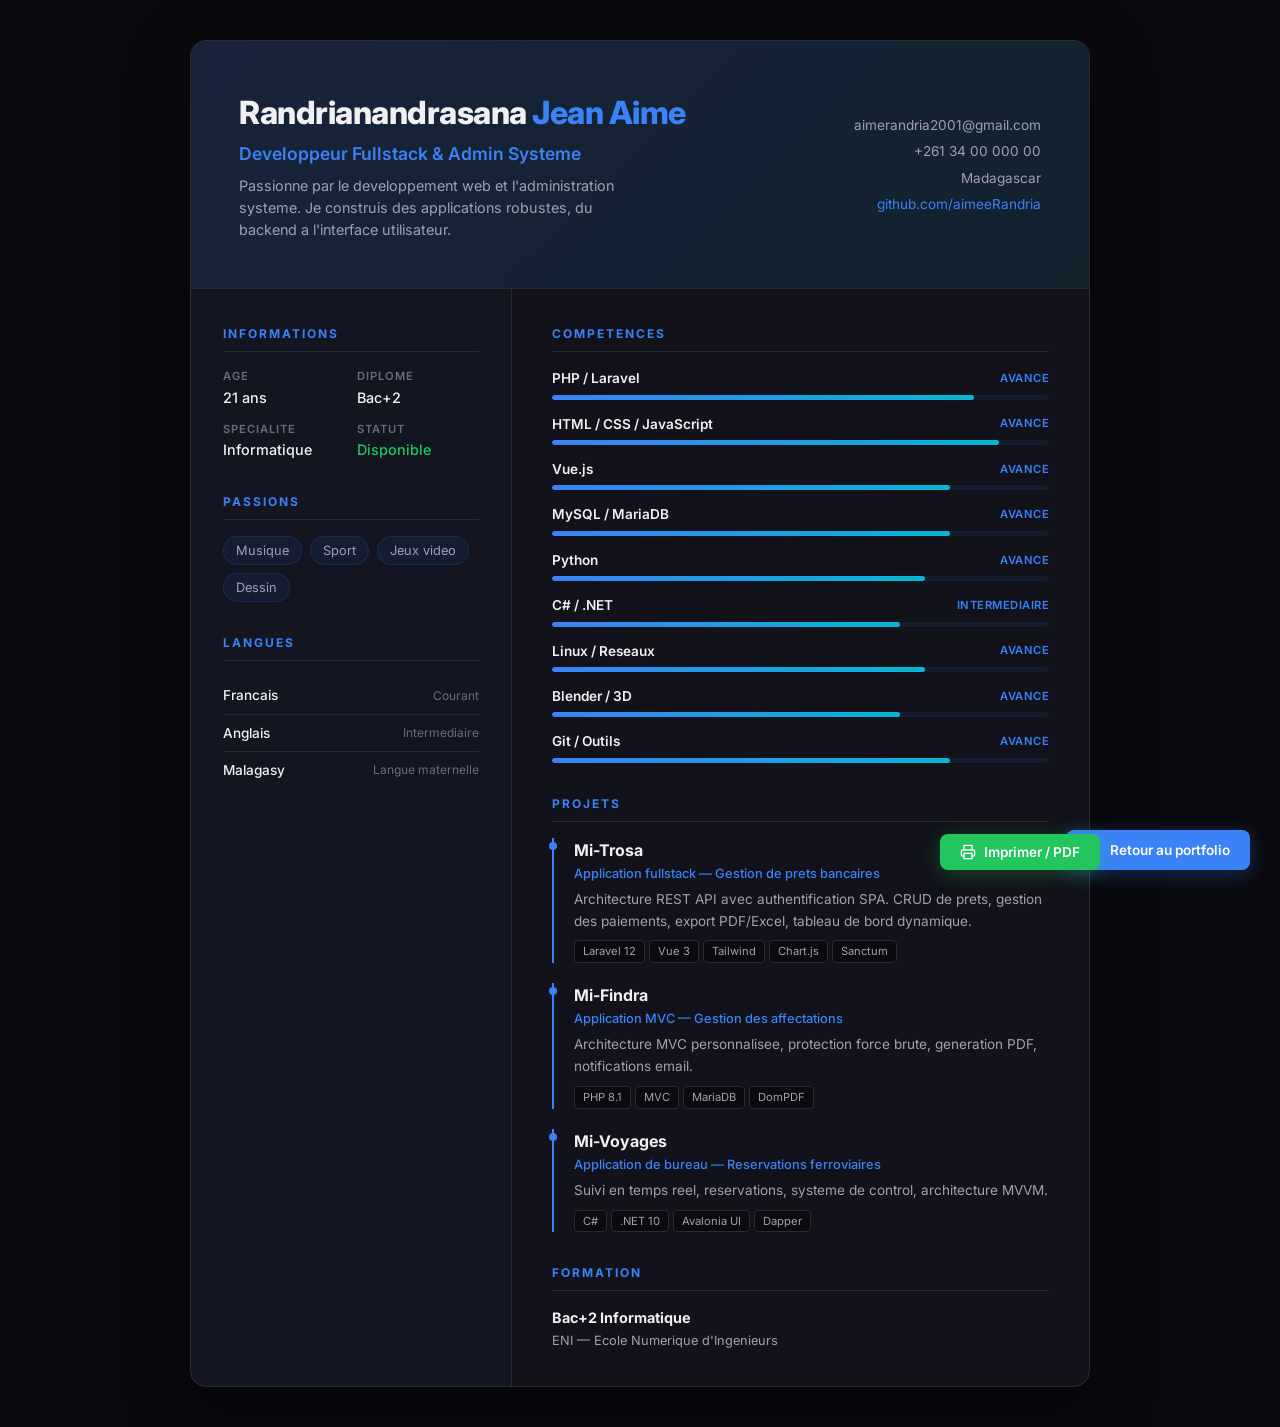
==== cv.html @ 17d8366f "Portfolio v1" ====
<!DOCTYPE html>
<html lang="fr">
<head>
    <meta charset="UTF-8">
    <meta name="viewport" content="width=device-width, initial-scale=1.0">
    <title>CV — Randrianandrasana Jean Aime</title>
    <link rel="preconnect" href="https://fonts.googleapis.com">
    <link href="https://fonts.googleapis.com/css2?family=Inter:wght@300;400;500;600;700;800;900&display=swap" rel="stylesheet">
    <style>
        *,
        *::before,
        *::after {
            margin: 0;
            padding: 0;
            box-sizing: border-box;
        }

        :root {
            --bg: #0a0a0f;
            --bg-card: #12121a;
            --border: #2a2a35;
            --text: #f0f0f5;
            --text-sec: #a0a0b0;
            --text-muted: #6b6b80;
            --accent: #3b82f6;
            --accent-light: #60a5fa;
            --cyan: #06b6d4;
            --green: #22c55e;
        }

        body {
            font-family: 'Inter', sans-serif;
            background: var(--bg);
            color: var(--text);
            line-height: 1.5;
            -webkit-font-smoothing: antialiased;
        }

        .cv-page {
            max-width: 900px;
            margin: 40px auto;
            background: var(--bg-card);
            border: 1px solid var(--border);
            border-radius: 16px;
            overflow: hidden;
            box-shadow: 0 20px 60px rgba(0, 0, 0, 0.5);
        }

        .cv-header {
            background: linear-gradient(135deg, rgba(59, 130, 246, 0.15) 0%, rgba(6, 182, 212, 0.1) 100%);
            padding: 48px;
            display: flex;
            justify-content: space-between;
            align-items: center;
            border-bottom: 1px solid var(--border);
        }

        .cv-header-left h1 {
            font-size: 2rem;
            font-weight: 800;
            letter-spacing: -0.5px;
        }

        .cv-header-left h1 .accent {
            color: var(--accent);
        }

        .cv-header-left .role {
            font-size: 1.1rem;
            color: var(--accent);
            font-weight: 600;
            margin-top: 4px;
        }

        .cv-header-left .tagline {
            font-size: 0.9rem;
            color: var(--text-sec);
            margin-top: 8px;
            max-width: 400px;
        }

        .cv-header-right {
            text-align: right;
            font-size: 0.85rem;
            color: var(--text-sec);
            display: flex;
            flex-direction: column;
            gap: 6px;
        }

        .cv-header-right a {
            color: var(--accent);
            text-decoration: none;
        }

        .cv-header-right a:hover {
            text-decoration: underline;
        }

        .cv-body {
            display: grid;
            grid-template-columns: 1fr 1.8fr;
            gap: 0;
        }

        .cv-sidebar {
            background: rgba(59, 130, 246, 0.03);
            padding: 36px 32px;
            border-right: 1px solid var(--border);
        }

        .cv-main {
            padding: 36px 40px;
        }

        .cv-section {
            margin-bottom: 32px;
        }

        .cv-section:last-child {
            margin-bottom: 0;
        }

        .cv-section-title {
            font-size: 0.75rem;
            font-weight: 700;
            text-transform: uppercase;
            letter-spacing: 2px;
            color: var(--accent);
            margin-bottom: 16px;
            padding-bottom: 8px;
            border-bottom: 1px solid var(--border);
        }

        .cv-info-grid {
            display: grid;
            grid-template-columns: 1fr 1fr;
            gap: 12px;
        }

        .cv-info-item {
            display: flex;
            flex-direction: column;
            gap: 2px;
        }

        .cv-info-label {
            font-size: 0.7rem;
            text-transform: uppercase;
            letter-spacing: 1px;
            color: var(--text-muted);
            font-weight: 600;
        }

        .cv-info-value {
            font-size: 0.9rem;
            font-weight: 500;
        }

        .cv-passions {
            display: flex;
            flex-wrap: wrap;
            gap: 8px;
            margin-top: 8px;
        }

        .cv-passion {
            padding: 4px 12px;
            background: rgba(59, 130, 246, 0.08);
            border: 1px solid rgba(59, 130, 246, 0.15);
            border-radius: 20px;
            font-size: 0.8rem;
            color: var(--text-sec);
        }

        .cv-skill-item {
            margin-bottom: 14px;
        }

        .cv-skill-item:last-child {
            margin-bottom: 0;
        }

        .cv-skill-header {
            display: flex;
            justify-content: space-between;
            align-items: center;
            margin-bottom: 6px;
        }

        .cv-skill-name {
            font-size: 0.85rem;
            font-weight: 600;
        }

        .cv-skill-level {
            font-size: 0.7rem;
            color: var(--accent);
            font-weight: 600;
            text-transform: uppercase;
            letter-spacing: 0.5px;
        }

        .cv-progress {
            width: 100%;
            height: 5px;
            background: rgba(59, 130, 246, 0.1);
            border-radius: 3px;
            overflow: hidden;
        }

        .cv-progress-fill {
            height: 100%;
            background: linear-gradient(90deg, var(--accent), var(--cyan));
            border-radius: 3px;
            transition: width 1s ease;
        }

        .cv-exp-item {
            padding-left: 20px;
            border-left: 2px solid var(--accent);
            margin-bottom: 20px;
            position: relative;
        }

        .cv-exp-item:last-child {
            margin-bottom: 0;
        }

        .cv-exp-item::before {
            content: '';
            position: absolute;
            left: -5px;
            top: 4px;
            width: 8px;
            height: 8px;
            background: var(--accent);
            border-radius: 50%;
        }

        .cv-exp-title {
            font-size: 1rem;
            font-weight: 700;
        }

        .cv-exp-subtitle {
            font-size: 0.8rem;
            color: var(--accent);
            font-weight: 500;
            margin-top: 2px;
        }

        .cv-exp-desc {
            font-size: 0.85rem;
            color: var(--text-sec);
            margin-top: 6px;
            line-height: 1.6;
        }

        .cv-exp-tags {
            display: flex;
            flex-wrap: wrap;
            gap: 4px;
            margin-top: 8px;
        }

        .cv-exp-tag {
            padding: 2px 8px;
            background: var(--bg);
            border: 1px solid var(--border);
            border-radius: 4px;
            font-size: 0.7rem;
            color: var(--text-sec);
        }

        .cv-formation-item {
            margin-bottom: 16px;
        }

        .cv-formation-item:last-child {
            margin-bottom: 0;
        }

        .cv-formation-title {
            font-size: 0.9rem;
            font-weight: 700;
        }

        .cv-formation-sub {
            font-size: 0.8rem;
            color: var(--text-sec);
            margin-top: 2px;
        }

        .cv-lang-item {
            display: flex;
            justify-content: space-between;
            align-items: center;
            padding: 8px 0;
            border-bottom: 1px solid var(--border);
        }

        .cv-lang-item:last-child {
            border-bottom: none;
        }

        .cv-lang-name {
            font-size: 0.85rem;
            font-weight: 500;
        }

        .cv-lang-level {
            font-size: 0.75rem;
            color: var(--text-muted);
        }

        .cv-back-btn {
            display: inline-flex;
            align-items: center;
            gap: 8px;
            padding: 10px 20px;
            background: var(--accent);
            color: white;
            border-radius: 8px;
            font-size: 0.85rem;
            font-weight: 600;
            text-decoration: none;
            transition: all 0.3s ease;
            position: fixed;
            bottom: 30px;
            right: 30px;
            z-index: 100;
            box-shadow: 0 4px 20px rgba(59, 130, 246, 0.3);
        }

        .cv-back-btn:hover {
            background: #2563eb;
            transform: translateY(-2px);
        }

        .cv-print-btn {
            display: inline-flex;
            align-items: center;
            gap: 8px;
            padding: 10px 20px;
            background: var(--green);
            color: white;
            border-radius: 8px;
            font-size: 0.85rem;
            font-weight: 600;
            text-decoration: none;
            transition: all 0.3s ease;
            position: fixed;
            bottom: 30px;
            right: 180px;
            z-index: 100;
            box-shadow: 0 4px 20px rgba(34, 197, 94, 0.3);
            cursor: pointer;
            border: none;
            font-family: inherit;
        }

        .cv-print-btn:hover {
            background: #16a34a;
            transform: translateY(-2px);
        }

        @media print {
            body {
                background: white;
                color: #1a1a1a;
            }

            .cv-page {
                margin: 0;
                border: none;
                border-radius: 0;
                box-shadow: none;
                max-width: 100%;
            }

            .cv-header {
                background: #f0f4ff;
            }

            .cv-sidebar {
                background: #f8f9fa;
            }

            .cv-back-btn,
            .cv-print-btn {
                display: none;
            }

            .cv-progress-fill {
                print-color-adjust: exact;
                -webkit-print-color-adjust: exact;
            }

            .cv-exp-tag,
            .cv-passion,
            .cv-exp-item::before,
            .cv-section-title {
                print-color-adjust: exact;
                -webkit-print-color-adjust: exact;
            }
        }

        @media (max-width: 768px) {
            .cv-page {
                margin: 16px;
            }

            .cv-header {
                flex-direction: column;
                gap: 20px;
                padding: 32px 24px;
            }

            .cv-header-right {
                text-align: left;
            }

            .cv-body {
                grid-template-columns: 1fr;
            }

            .cv-sidebar {
                border-right: none;
                border-bottom: 1px solid var(--border);
            }

            .cv-main {
                padding: 32px 24px;
            }

            .cv-sidebar {
                padding: 24px;
            }
        }
    </style>
</head>
<body>

    <div class="cv-page">
        <div class="cv-header">
            <div class="cv-header-left">
                <h1>Randrianandrasana <span class="accent">Jean Aime</span></h1>
                <p class="role">Developpeur Fullstack &amp; Admin Systeme</p>
                <p class="tagline">
                    Passionne par le developpement web et l'administration systeme.
                    Je construis des applications robustes, du backend a l'interface utilisateur.
                </p>
            </div>
            <div class="cv-header-right">
                <span>aimerandria2001@gmail.com</span>
                <span>+261 34 00 000 00</span>
                <span>Madagascar</span>
                <a href="https://github.com/aimeeRandria" target="_blank">github.com/aimeeRandria</a>
            </div>
        </div>

        <div class="cv-body">
            <div class="cv-sidebar">
                <div class="cv-section">
                    <h2 class="cv-section-title">Informations</h2>
                    <div class="cv-info-grid">
                        <div class="cv-info-item">
                            <span class="cv-info-label">Age</span>
                            <span class="cv-info-value">21 ans</span>
                        </div>
                        <div class="cv-info-item">
                            <span class="cv-info-label">Diplome</span>
                            <span class="cv-info-value">Bac+2</span>
                        </div>
                        <div class="cv-info-item">
                            <span class="cv-info-label">Specialite</span>
                            <span class="cv-info-value">Informatique</span>
                        </div>
                        <div class="cv-info-item">
                            <span class="cv-info-label">Statut</span>
                            <span class="cv-info-value" style="color: var(--green);">Disponible</span>
                        </div>
                    </div>
                </div>

                <div class="cv-section">
                    <h2 class="cv-section-title">Passions</h2>
                    <div class="cv-passions">
                        <span class="cv-passion">Musique</span>
                        <span class="cv-passion">Sport</span>
                        <span class="cv-passion">Jeux video</span>
                        <span class="cv-passion">Dessin</span>
                    </div>
                </div>

                <div class="cv-section">
                    <h2 class="cv-section-title">Langues</h2>
                    <div class="cv-lang-item">
                        <span class="cv-lang-name">Francais</span>
                        <span class="cv-lang-level">Courant</span>
                    </div>
                    <div class="cv-lang-item">
                        <span class="cv-lang-name">Anglais</span>
                        <span class="cv-lang-level">Intermediaire</span>
                    </div>
                    <div class="cv-lang-item">
                        <span class="cv-lang-name">Malagasy</span>
                        <span class="cv-lang-level">Langue maternelle</span>
                    </div>
                </div>
            </div>

            <div class="cv-main">
                <div class="cv-section">
                    <h2 class="cv-section-title">Competences</h2>

                    <div class="cv-skill-item">
                        <div class="cv-skill-header">
                            <span class="cv-skill-name">PHP / Laravel</span>
                            <span class="cv-skill-level">Avance</span>
                        </div>
                        <div class="cv-progress"><div class="cv-progress-fill" style="width: 85%"></div></div>
                    </div>

                    <div class="cv-skill-item">
                        <div class="cv-skill-header">
                            <span class="cv-skill-name">HTML / CSS / JavaScript</span>
                            <span class="cv-skill-level">Avance</span>
                        </div>
                        <div class="cv-progress"><div class="cv-progress-fill" style="width: 90%"></div></div>
                    </div>

                    <div class="cv-skill-item">
                        <div class="cv-skill-header">
                            <span class="cv-skill-name">Vue.js</span>
                            <span class="cv-skill-level">Avance</span>
                        </div>
                        <div class="cv-progress"><div class="cv-progress-fill" style="width: 80%"></div></div>
                    </div>

                    <div class="cv-skill-item">
                        <div class="cv-skill-header">
                            <span class="cv-skill-name">MySQL / MariaDB</span>
                            <span class="cv-skill-level">Avance</span>
                        </div>
                        <div class="cv-progress"><div class="cv-progress-fill" style="width: 80%"></div></div>
                    </div>

                    <div class="cv-skill-item">
                        <div class="cv-skill-header">
                            <span class="cv-skill-name">Python</span>
                            <span class="cv-skill-level">Avance</span>
                        </div>
                        <div class="cv-progress"><div class="cv-progress-fill" style="width: 75%"></div></div>
                    </div>

                    <div class="cv-skill-item">
                        <div class="cv-skill-header">
                            <span class="cv-skill-name">C# / .NET</span>
                            <span class="cv-skill-level">Intermediaire</span>
                        </div>
                        <div class="cv-progress"><div class="cv-progress-fill" style="width: 70%"></div></div>
                    </div>

                    <div class="cv-skill-item">
                        <div class="cv-skill-header">
                            <span class="cv-skill-name">Linux / Reseaux</span>
                            <span class="cv-skill-level">Avance</span>
                        </div>
                        <div class="cv-progress"><div class="cv-progress-fill" style="width: 75%"></div></div>
                    </div>

                    <div class="cv-skill-item">
                        <div class="cv-skill-header">
                            <span class="cv-skill-name">Blender / 3D</span>
                            <span class="cv-skill-level">Avance</span>
                        </div>
                        <div class="cv-progress"><div class="cv-progress-fill" style="width: 70%"></div></div>
                    </div>

                    <div class="cv-skill-item">
                        <div class="cv-skill-header">
                            <span class="cv-skill-name">Git / Outils</span>
                            <span class="cv-skill-level">Avance</span>
                        </div>
                        <div class="cv-progress"><div class="cv-progress-fill" style="width: 80%"></div></div>
                    </div>
                </div>

                <div class="cv-section">
                    <h2 class="cv-section-title">Projets</h2>

                    <div class="cv-exp-item">
                        <h3 class="cv-exp-title">Mi-Trosa</h3>
                        <p class="cv-exp-subtitle">Application fullstack — Gestion de prets bancaires</p>
                        <p class="cv-exp-desc">
                            Architecture REST API avec authentification SPA. CRUD de prets,
                            gestion des paiements, export PDF/Excel, tableau de bord dynamique.
                        </p>
                        <div class="cv-exp-tags">
                            <span class="cv-exp-tag">Laravel 12</span>
                            <span class="cv-exp-tag">Vue 3</span>
                            <span class="cv-exp-tag">Tailwind</span>
                            <span class="cv-exp-tag">Chart.js</span>
                            <span class="cv-exp-tag">Sanctum</span>
                        </div>
                    </div>

                    <div class="cv-exp-item">
                        <h3 class="cv-exp-title">Mi-Findra</h3>
                        <p class="cv-exp-subtitle">Application MVC — Gestion des affectations</p>
                        <p class="cv-exp-desc">
                            Architecture MVC personnalisee, protection force brute,
                            generation PDF, notifications email.
                        </p>
                        <div class="cv-exp-tags">
                            <span class="cv-exp-tag">PHP 8.1</span>
                            <span class="cv-exp-tag">MVC</span>
                            <span class="cv-exp-tag">MariaDB</span>
                            <span class="cv-exp-tag">DomPDF</span>
                        </div>
                    </div>

                    <div class="cv-exp-item">
                        <h3 class="cv-exp-title">Mi-Voyages</h3>
                        <p class="cv-exp-subtitle">Application de bureau — Reservations ferroviaires</p>
                        <p class="cv-exp-desc">
                            Suivi en temps reel, reservations, systeme de control,
                            architecture MVVM.
                        </p>
                        <div class="cv-exp-tags">
                            <span class="cv-exp-tag">C#</span>
                            <span class="cv-exp-tag">.NET 10</span>
                            <span class="cv-exp-tag">Avalonia UI</span>
                            <span class="cv-exp-tag">Dapper</span>
                        </div>
                    </div>
                </div>

                <div class="cv-section">
                    <h2 class="cv-section-title">Formation</h2>
                    <div class="cv-formation-item">
                        <h3 class="cv-formation-title">Bac+2 Informatique</h3>
                        <p class="cv-formation-sub">ENI — Ecole Numerique d'Ingenieurs</p>
                    </div>
                </div>
            </div>
        </div>
    </div>

    <a href="index.html" class="cv-back-btn">
        <svg width="16" height="16" viewBox="0 0 24 24" fill="none" stroke="currentColor" stroke-width="2"><path d="M19 12H5"/><path d="M12 19l-7-7 7-7"/></svg>
        Retour au portfolio
    </a>

    <button class="cv-print-btn" onclick="window.print()">
        <svg width="16" height="16" viewBox="0 0 24 24" fill="none" stroke="currentColor" stroke-width="2"><polyline points="6 9 6 2 18 2 18 9"/><path d="M6 18H4a2 2 0 0 1-2-2v-5a2 2 0 0 1 2-2h16a2 2 0 0 1 2 2v5a2 2 0 0 1-2 2h-2"/><rect x="6" y="14" width="12" height="8"/></svg>
        Imprimer / PDF
    </button>

</body>
</html>
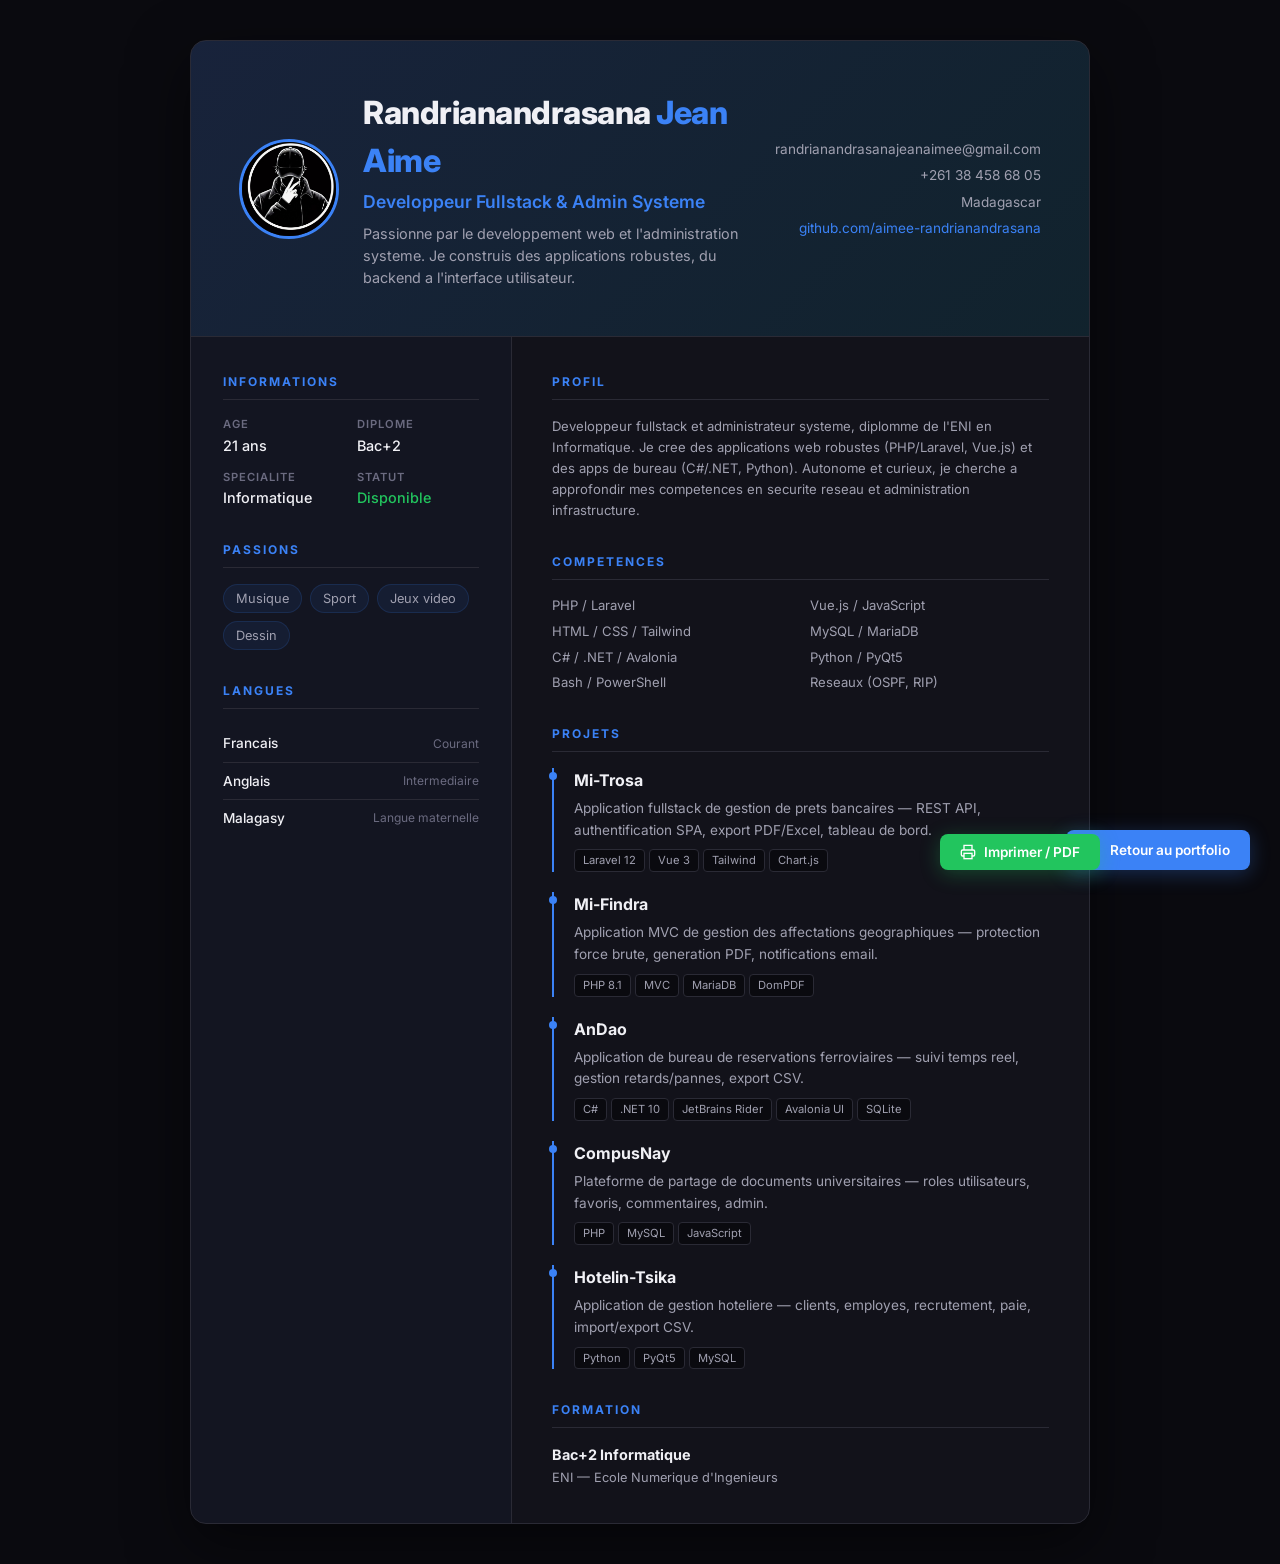
==== commit 7eca1eac: "Premier commit" ====
--- a/cv.html
+++ b/cv.html
@@ -55,6 +55,21 @@
             border-bottom: 1px solid var(--border);
         }
 
+        .cv-header-left {
+            display: flex;
+            align-items: center;
+            gap: 24px;
+        }
+
+        .cv-photo {
+            width: 100px;
+            height: 100px;
+            border-radius: 50%;
+            object-fit: cover;
+            border: 3px solid var(--accent);
+            flex-shrink: 0;
+        }
+
         .cv-header-left h1 {
             font-size: 2rem;
             font-weight: 800;
@@ -173,47 +188,19 @@
             color: var(--text-sec);
         }
 
-        .cv-skill-item {
-            margin-bottom: 14px;
-        }
-
-        .cv-skill-item:last-child {
-            margin-bottom: 0;
-        }
-
-        .cv-skill-header {
-            display: flex;
-            justify-content: space-between;
-            align-items: center;
-            margin-bottom: 6px;
-        }
-
-        .cv-skill-name {
-            font-size: 0.85rem;
-            font-weight: 600;
-        }
-
-        .cv-skill-level {
-            font-size: 0.7rem;
-            color: var(--accent);
-            font-weight: 600;
-            text-transform: uppercase;
-            letter-spacing: 0.5px;
-        }
-
-        .cv-progress {
-            width: 100%;
-            height: 5px;
-            background: rgba(59, 130, 246, 0.1);
-            border-radius: 3px;
-            overflow: hidden;
-        }
-
-        .cv-progress-fill {
-            height: 100%;
-            background: linear-gradient(90deg, var(--accent), var(--cyan));
-            border-radius: 3px;
-            transition: width 1s ease;
+        .cv-skill-tags {
+            display: flex;
+            flex-wrap: wrap;
+            gap: 6px;
+        }
+
+        .cv-skill-tag {
+            padding: 4px 12px;
+            background: rgba(59, 130, 246, 0.08);
+            border: 1px solid rgba(59, 130, 246, 0.15);
+            border-radius: 6px;
+            font-size: 0.8rem;
+            color: var(--text-sec);
         }
 
         .cv-exp-item {
@@ -392,13 +379,9 @@
                 display: none;
             }
 
-            .cv-progress-fill {
-                print-color-adjust: exact;
-                -webkit-print-color-adjust: exact;
-            }
-
             .cv-exp-tag,
             .cv-passion,
+            .cv-skill-tag,
             .cv-exp-item::before,
             .cv-section-title {
                 print-color-adjust: exact;
@@ -445,18 +428,21 @@
     <div class="cv-page">
         <div class="cv-header">
             <div class="cv-header-left">
-                <h1>Randrianandrasana <span class="accent">Jean Aime</span></h1>
-                <p class="role">Developpeur Fullstack &amp; Admin Systeme</p>
-                <p class="tagline">
-                    Passionne par le developpement web et l'administration systeme.
-                    Je construis des applications robustes, du backend a l'interface utilisateur.
-                </p>
+                <img src="images/profile.jpeg" alt="Photo de profil" class="cv-photo"/>
+                <div>
+                    <h1>Randrianandrasana <span class="accent">Jean Aime</span></h1>
+                    <p class="role">Developpeur Fullstack &amp; Admin Systeme</p>
+                    <p class="tagline">
+                        Passionne par le developpement web et l'administration systeme.
+                        Je construis des applications robustes, du backend a l'interface utilisateur.
+                    </p>
+                </div>
             </div>
             <div class="cv-header-right">
-                <span>aimerandria2001@gmail.com</span>
-                <span>+261 34 00 000 00</span>
+                <span>randrianandrasanajeanaimee@gmail.com</span>
+                <span>+261 38 458 68 05</span>
                 <span>Madagascar</span>
-                <a href="https://github.com/aimeeRandria" target="_blank">github.com/aimeeRandria</a>
+                <a href="https://github.com/aimee-randrianandrasana" target="_blank">github.com/aimee-randrianandrasana</a>
             </div>
         </div>
 
@@ -513,78 +499,25 @@
 
             <div class="cv-main">
                 <div class="cv-section">
+                    <h2 class="cv-section-title">Profil</h2>
+                    <p style="font-size: 0.82rem; color: var(--text-sec); line-height: 1.6;">
+                        Developpeur fullstack et administrateur systeme, diplomme de l'ENI en Informatique.
+                        Je cree des applications web robustes (PHP/Laravel, Vue.js) et des apps de bureau (C#/.NET, Python).
+                        Autonome et curieux, je cherche a approfondir mes competences en securite reseau et administration infrastructure.
+                    </p>
+                </div>
+
+                <div class="cv-section">
                     <h2 class="cv-section-title">Competences</h2>
-
-                    <div class="cv-skill-item">
-                        <div class="cv-skill-header">
-                            <span class="cv-skill-name">PHP / Laravel</span>
-                            <span class="cv-skill-level">Avance</span>
-                        </div>
-                        <div class="cv-progress"><div class="cv-progress-fill" style="width: 85%"></div></div>
-                    </div>
-
-                    <div class="cv-skill-item">
-                        <div class="cv-skill-header">
-                            <span class="cv-skill-name">HTML / CSS / JavaScript</span>
-                            <span class="cv-skill-level">Avance</span>
-                        </div>
-                        <div class="cv-progress"><div class="cv-progress-fill" style="width: 90%"></div></div>
-                    </div>
-
-                    <div class="cv-skill-item">
-                        <div class="cv-skill-header">
-                            <span class="cv-skill-name">Vue.js</span>
-                            <span class="cv-skill-level">Avance</span>
-                        </div>
-                        <div class="cv-progress"><div class="cv-progress-fill" style="width: 80%"></div></div>
-                    </div>
-
-                    <div class="cv-skill-item">
-                        <div class="cv-skill-header">
-                            <span class="cv-skill-name">MySQL / MariaDB</span>
-                            <span class="cv-skill-level">Avance</span>
-                        </div>
-                        <div class="cv-progress"><div class="cv-progress-fill" style="width: 80%"></div></div>
-                    </div>
-
-                    <div class="cv-skill-item">
-                        <div class="cv-skill-header">
-                            <span class="cv-skill-name">Python</span>
-                            <span class="cv-skill-level">Avance</span>
-                        </div>
-                        <div class="cv-progress"><div class="cv-progress-fill" style="width: 75%"></div></div>
-                    </div>
-
-                    <div class="cv-skill-item">
-                        <div class="cv-skill-header">
-                            <span class="cv-skill-name">C# / .NET</span>
-                            <span class="cv-skill-level">Intermediaire</span>
-                        </div>
-                        <div class="cv-progress"><div class="cv-progress-fill" style="width: 70%"></div></div>
-                    </div>
-
-                    <div class="cv-skill-item">
-                        <div class="cv-skill-header">
-                            <span class="cv-skill-name">Linux / Reseaux</span>
-                            <span class="cv-skill-level">Avance</span>
-                        </div>
-                        <div class="cv-progress"><div class="cv-progress-fill" style="width: 75%"></div></div>
-                    </div>
-
-                    <div class="cv-skill-item">
-                        <div class="cv-skill-header">
-                            <span class="cv-skill-name">Blender / 3D</span>
-                            <span class="cv-skill-level">Avance</span>
-                        </div>
-                        <div class="cv-progress"><div class="cv-progress-fill" style="width: 70%"></div></div>
-                    </div>
-
-                    <div class="cv-skill-item">
-                        <div class="cv-skill-header">
-                            <span class="cv-skill-name">Git / Outils</span>
-                            <span class="cv-skill-level">Avance</span>
-                        </div>
-                        <div class="cv-progress"><div class="cv-progress-fill" style="width: 80%"></div></div>
+                    <div style="display: grid; grid-template-columns: 1fr 1fr; gap: 6px 20px; font-size: 0.82rem;">
+                        <span style="color: var(--text-sec);">PHP / Laravel</span>
+                        <span style="color: var(--text-sec);">Vue.js / JavaScript</span>
+                        <span style="color: var(--text-sec);">HTML / CSS / Tailwind</span>
+                        <span style="color: var(--text-sec);">MySQL / MariaDB</span>
+                        <span style="color: var(--text-sec);">C# / .NET / Avalonia</span>
+                        <span style="color: var(--text-sec);">Python / PyQt5</span>
+                        <span style="color: var(--text-sec);">Bash / PowerShell</span>
+                        <span style="color: var(--text-sec);">Reseaux (OSPF, RIP)</span>
                     </div>
                 </div>
 
@@ -593,27 +526,18 @@
 
                     <div class="cv-exp-item">
                         <h3 class="cv-exp-title">Mi-Trosa</h3>
-                        <p class="cv-exp-subtitle">Application fullstack — Gestion de prets bancaires</p>
-                        <p class="cv-exp-desc">
-                            Architecture REST API avec authentification SPA. CRUD de prets,
-                            gestion des paiements, export PDF/Excel, tableau de bord dynamique.
-                        </p>
+                        <p class="cv-exp-desc">Application fullstack de gestion de prets bancaires — REST API, authentification SPA, export PDF/Excel, tableau de bord.</p>
                         <div class="cv-exp-tags">
                             <span class="cv-exp-tag">Laravel 12</span>
                             <span class="cv-exp-tag">Vue 3</span>
                             <span class="cv-exp-tag">Tailwind</span>
                             <span class="cv-exp-tag">Chart.js</span>
-                            <span class="cv-exp-tag">Sanctum</span>
                         </div>
                     </div>
 
                     <div class="cv-exp-item">
                         <h3 class="cv-exp-title">Mi-Findra</h3>
-                        <p class="cv-exp-subtitle">Application MVC — Gestion des affectations</p>
-                        <p class="cv-exp-desc">
-                            Architecture MVC personnalisee, protection force brute,
-                            generation PDF, notifications email.
-                        </p>
+                        <p class="cv-exp-desc">Application MVC de gestion des affectations geographiques — protection force brute, generation PDF, notifications email.</p>
                         <div class="cv-exp-tags">
                             <span class="cv-exp-tag">PHP 8.1</span>
                             <span class="cv-exp-tag">MVC</span>
@@ -623,17 +547,34 @@
                     </div>
 
                     <div class="cv-exp-item">
-                        <h3 class="cv-exp-title">Mi-Voyages</h3>
-                        <p class="cv-exp-subtitle">Application de bureau — Reservations ferroviaires</p>
-                        <p class="cv-exp-desc">
-                            Suivi en temps reel, reservations, systeme de control,
-                            architecture MVVM.
-                        </p>
+                        <h3 class="cv-exp-title">AnDao</h3>
+                        <p class="cv-exp-desc">Application de bureau de reservations ferroviaires — suivi temps reel, gestion retards/pannes, export CSV.</p>
                         <div class="cv-exp-tags">
                             <span class="cv-exp-tag">C#</span>
                             <span class="cv-exp-tag">.NET 10</span>
+                            <span class="cv-exp-tag">JetBrains Rider</span>
                             <span class="cv-exp-tag">Avalonia UI</span>
-                            <span class="cv-exp-tag">Dapper</span>
+                            <span class="cv-exp-tag">SQLite</span>
+                        </div>
+                    </div>
+
+                    <div class="cv-exp-item">
+                        <h3 class="cv-exp-title">CompusNay</h3>
+                        <p class="cv-exp-desc">Plateforme de partage de documents universitaires — roles utilisateurs, favoris, commentaires, admin.</p>
+                        <div class="cv-exp-tags">
+                            <span class="cv-exp-tag">PHP</span>
+                            <span class="cv-exp-tag">MySQL</span>
+                            <span class="cv-exp-tag">JavaScript</span>
+                        </div>
+                    </div>
+
+                    <div class="cv-exp-item">
+                        <h3 class="cv-exp-title">Hotelin-Tsika</h3>
+                        <p class="cv-exp-desc">Application de gestion hoteliere — clients, employes, recrutement, paie, import/export CSV.</p>
+                        <div class="cv-exp-tags">
+                            <span class="cv-exp-tag">Python</span>
+                            <span class="cv-exp-tag">PyQt5</span>
+                            <span class="cv-exp-tag">MySQL</span>
                         </div>
                     </div>
                 </div>
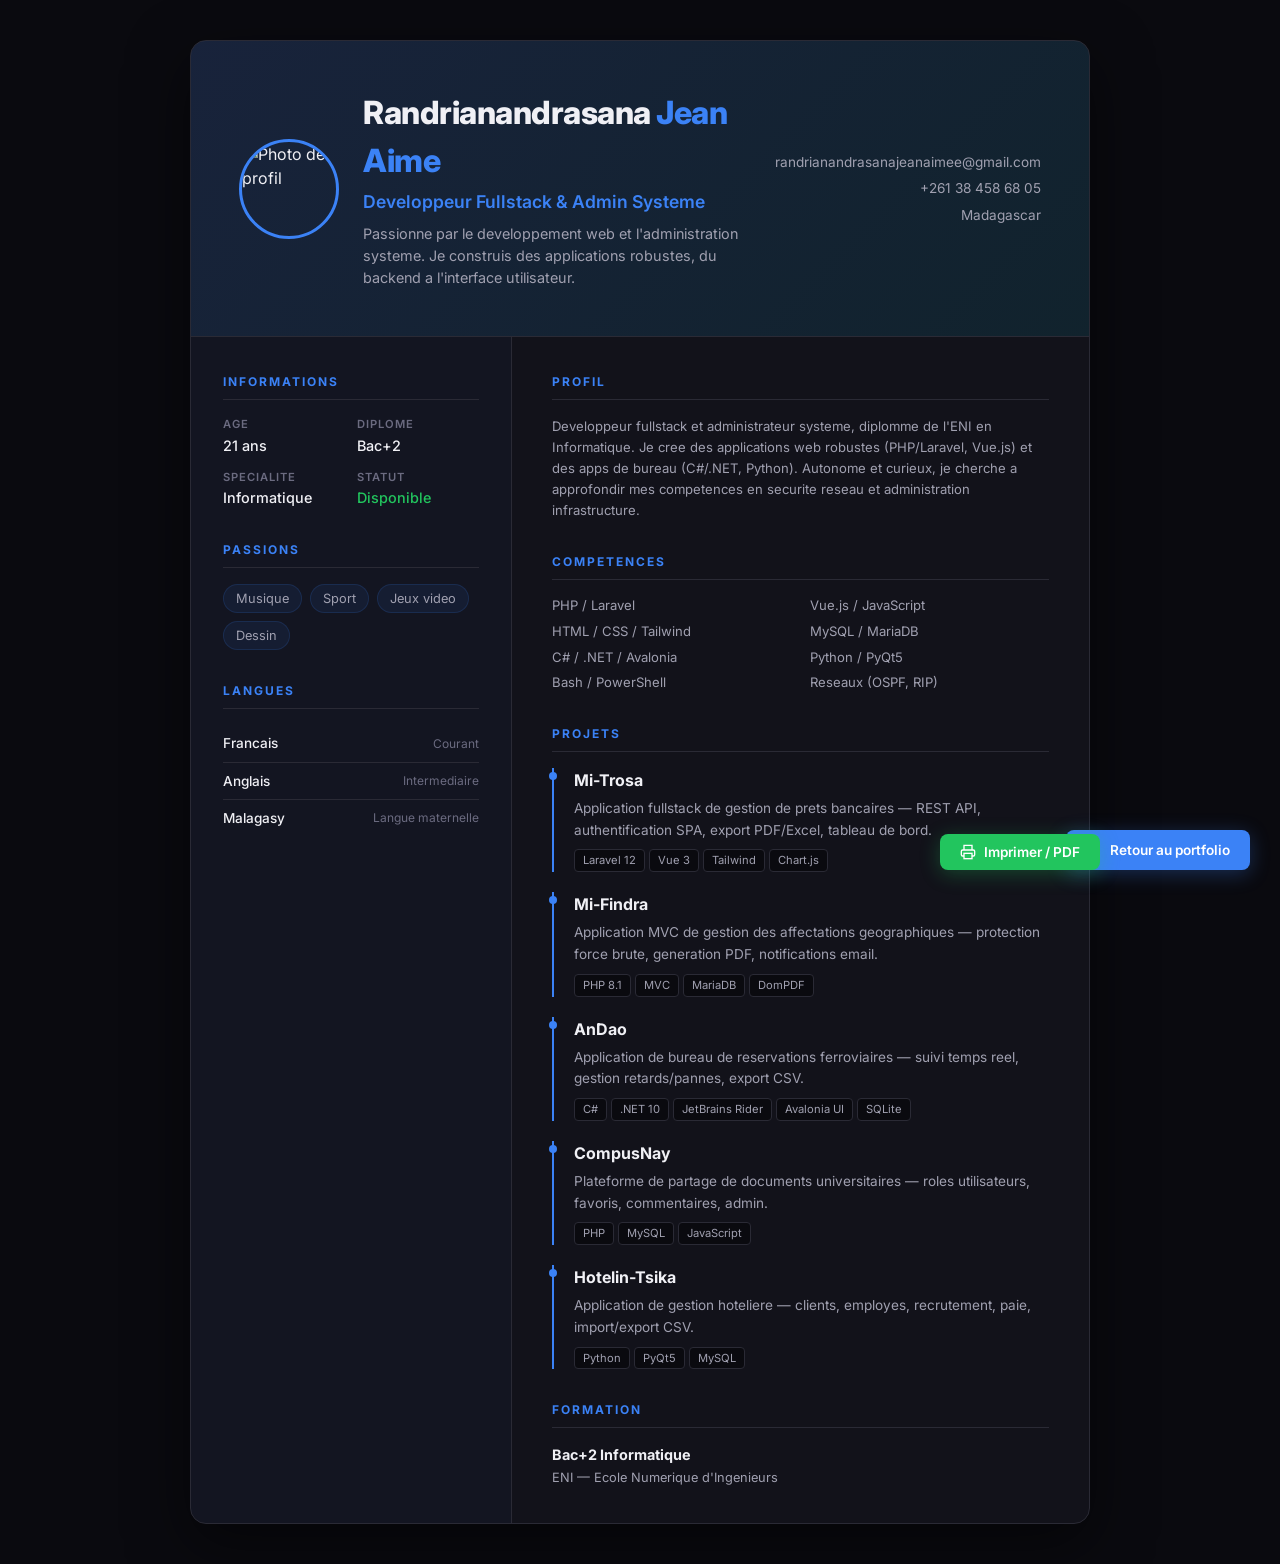
==== commit be320c2b: "Partage du projet" ====
--- a/cv.html
+++ b/cv.html
@@ -442,7 +442,6 @@
                 <span>randrianandrasanajeanaimee@gmail.com</span>
                 <span>+261 38 458 68 05</span>
                 <span>Madagascar</span>
-                <a href="https://github.com/aimee-randrianandrasana" target="_blank">github.com/aimee-randrianandrasana</a>
             </div>
         </div>
 
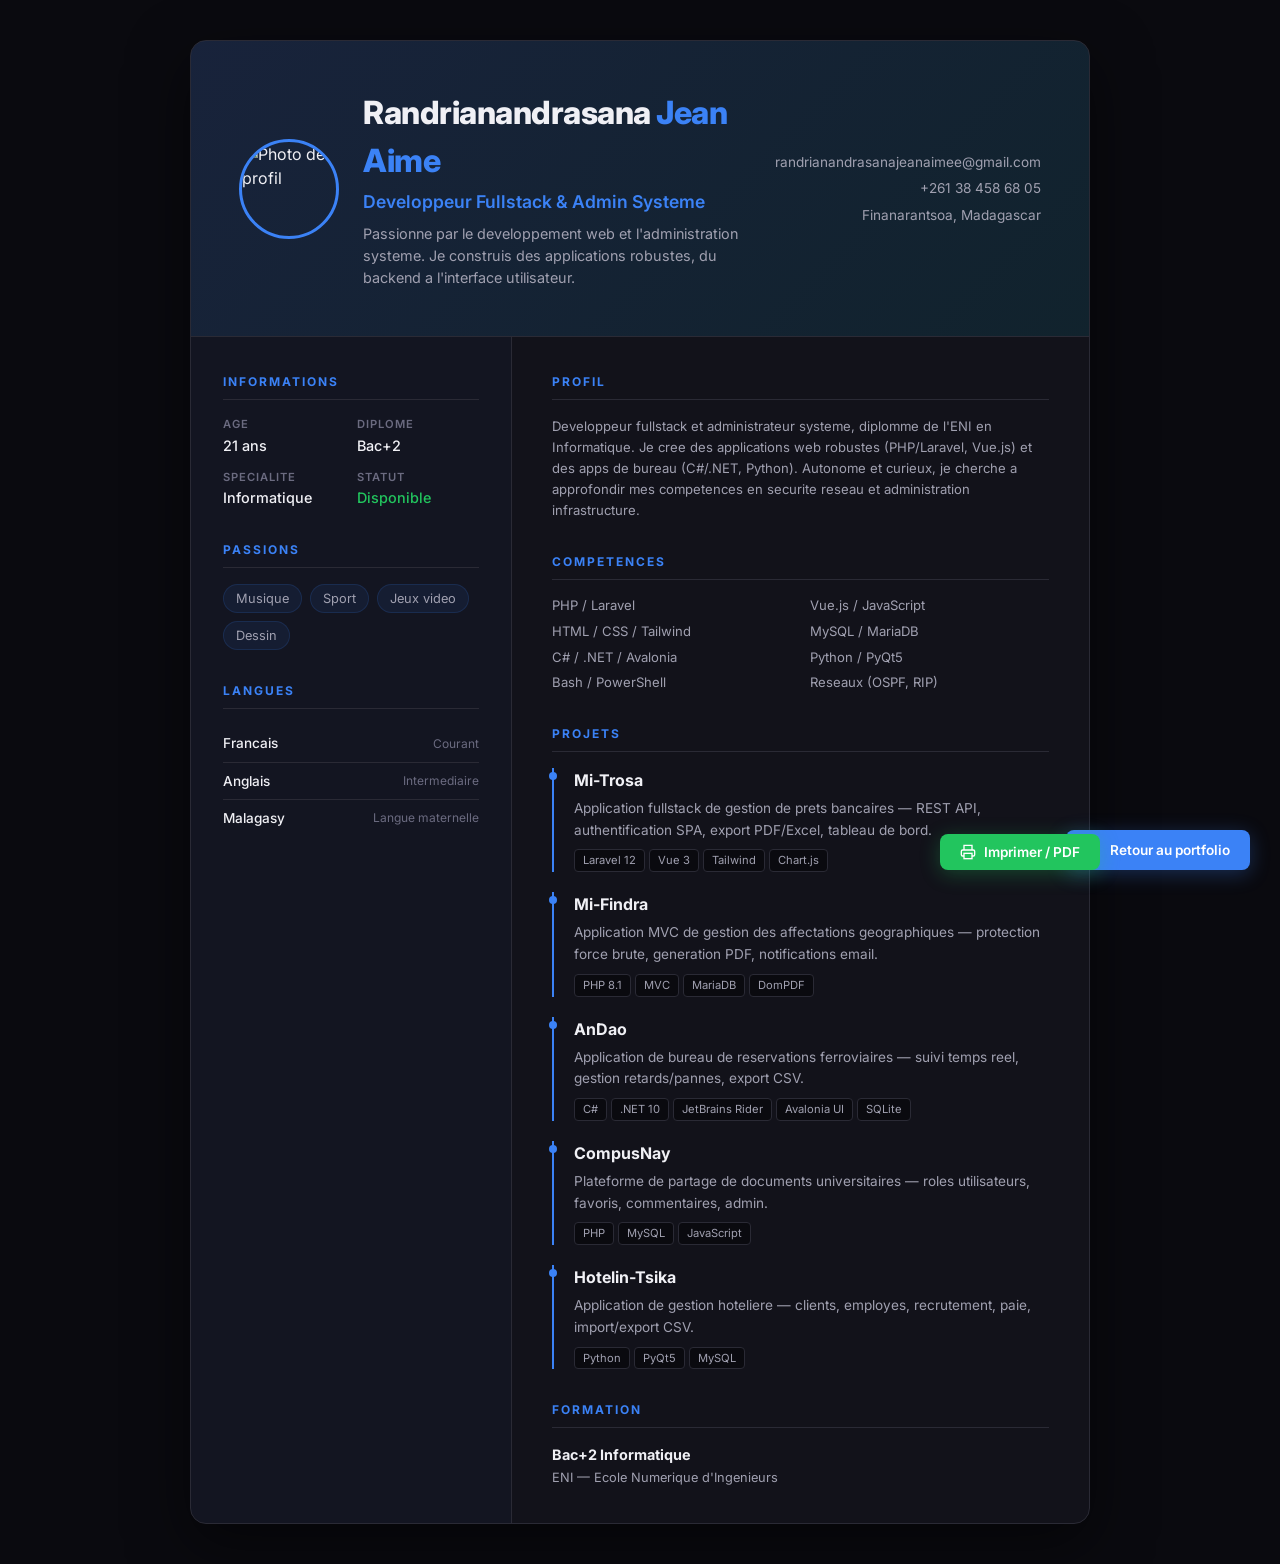
==== commit a784b565: "Ajustement des details et de l'affichage" ====
--- a/cv.html
+++ b/cv.html
@@ -441,7 +441,7 @@
             <div class="cv-header-right">
                 <span>randrianandrasanajeanaimee@gmail.com</span>
                 <span>+261 38 458 68 05</span>
-                <span>Madagascar</span>
+                <span>Finanarantsoa, Madagascar</span>
             </div>
         </div>
 
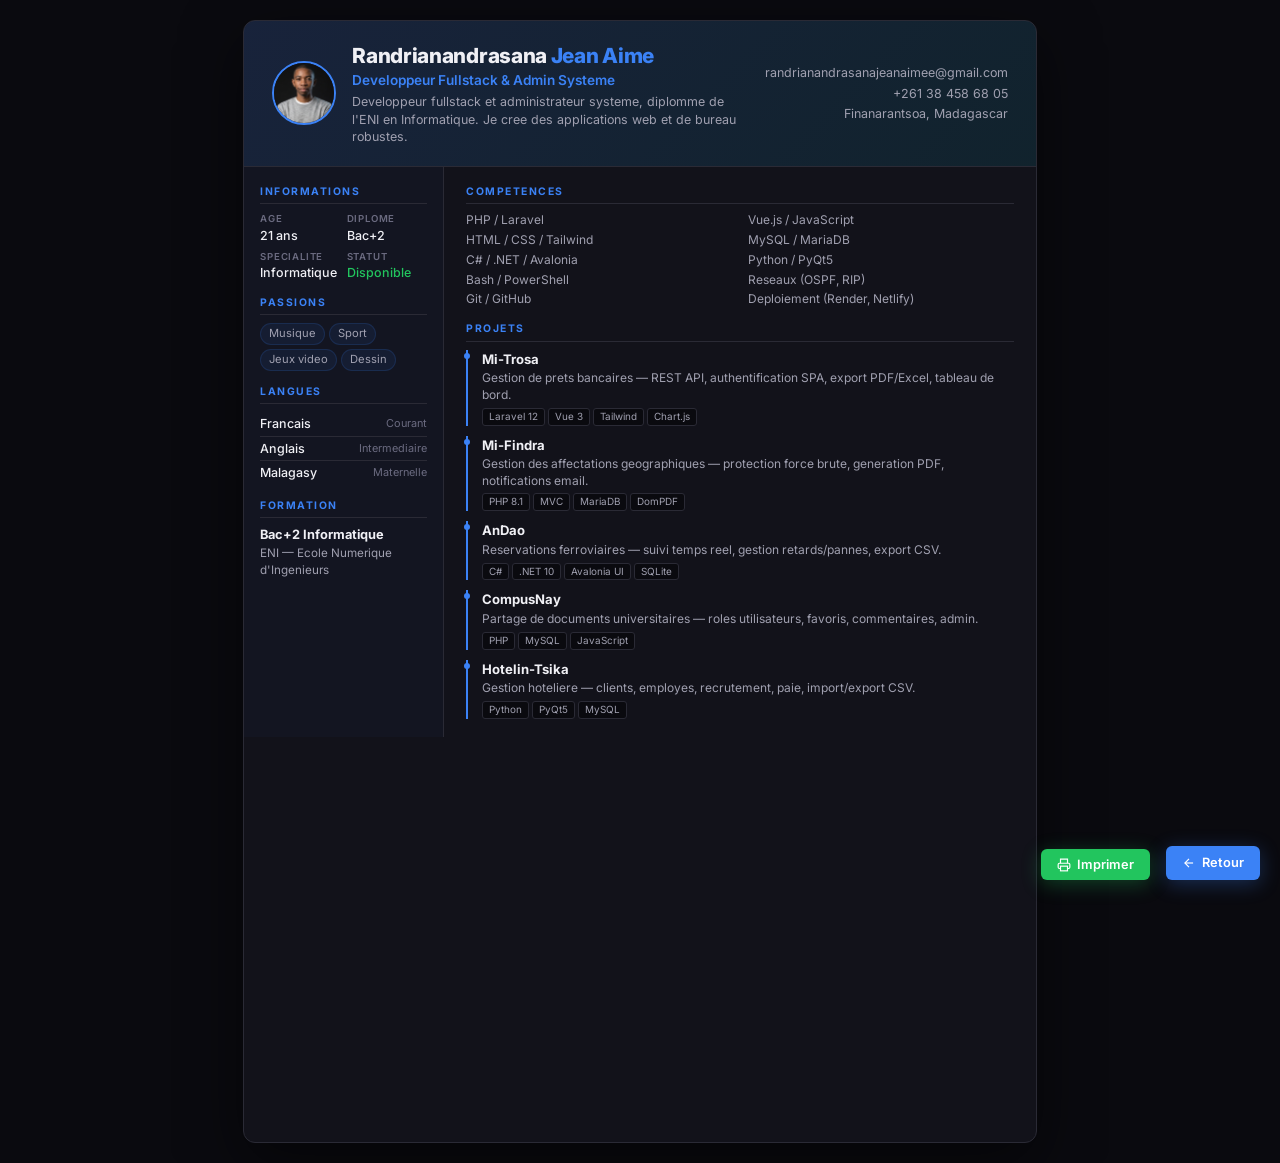
==== commit ca76b7e6: "preparation aux deploiements" ====
--- a/cv.html
+++ b/cv.html
@@ -7,13 +7,7 @@
     <link rel="preconnect" href="https://fonts.googleapis.com">
     <link href="https://fonts.googleapis.com/css2?family=Inter:wght@300;400;500;600;700;800;900&display=swap" rel="stylesheet">
     <style>
-        *,
-        *::before,
-        *::after {
-            margin: 0;
-            padding: 0;
-            box-sizing: border-box;
-        }
+        *, *::before, *::after { margin: 0; padding: 0; box-sizing: border-box; }
 
         :root {
             --bg: #0a0a0f;
@@ -23,8 +17,6 @@
             --text-sec: #a0a0b0;
             --text-muted: #6b6b80;
             --accent: #3b82f6;
-            --accent-light: #60a5fa;
-            --cyan: #06b6d4;
             --green: #22c55e;
         }
 
@@ -32,23 +24,25 @@
             font-family: 'Inter', sans-serif;
             background: var(--bg);
             color: var(--text);
-            line-height: 1.5;
+            line-height: 1.4;
             -webkit-font-smoothing: antialiased;
+            font-size: 12px;
         }
 
         .cv-page {
-            max-width: 900px;
-            margin: 40px auto;
+            width: 210mm;
+            min-height: 297mm;
+            margin: 20px auto;
             background: var(--bg-card);
             border: 1px solid var(--border);
-            border-radius: 16px;
+            border-radius: 12px;
             overflow: hidden;
             box-shadow: 0 20px 60px rgba(0, 0, 0, 0.5);
         }
 
         .cv-header {
             background: linear-gradient(135deg, rgba(59, 130, 246, 0.15) 0%, rgba(6, 182, 212, 0.1) 100%);
-            padding: 48px;
+            padding: 20px 28px;
             display: flex;
             justify-content: space-between;
             align-items: center;
@@ -58,288 +52,210 @@
         .cv-header-left {
             display: flex;
             align-items: center;
-            gap: 24px;
+            gap: 16px;
         }
 
         .cv-photo {
-            width: 100px;
-            height: 100px;
+            width: 64px;
+            height: 64px;
             border-radius: 50%;
             object-fit: cover;
-            border: 3px solid var(--accent);
+            border: 2px solid var(--accent);
             flex-shrink: 0;
         }
 
         .cv-header-left h1 {
-            font-size: 2rem;
+            font-size: 1.3rem;
             font-weight: 800;
-            letter-spacing: -0.5px;
-        }
-
-        .cv-header-left h1 .accent {
-            color: var(--accent);
-        }
+            letter-spacing: -0.3px;
+        }
+
+        .cv-header-left h1 .accent { color: var(--accent); }
 
         .cv-header-left .role {
-            font-size: 1.1rem;
+            font-size: 0.85rem;
             color: var(--accent);
             font-weight: 600;
-            margin-top: 4px;
+            margin-top: 1px;
         }
 
         .cv-header-left .tagline {
-            font-size: 0.9rem;
+            font-size: 0.78rem;
             color: var(--text-sec);
-            margin-top: 8px;
+            margin-top: 3px;
             max-width: 400px;
         }
 
         .cv-header-right {
             text-align: right;
-            font-size: 0.85rem;
+            font-size: 0.78rem;
             color: var(--text-sec);
             display: flex;
             flex-direction: column;
-            gap: 6px;
-        }
-
-        .cv-header-right a {
-            color: var(--accent);
-            text-decoration: none;
-        }
-
-        .cv-header-right a:hover {
-            text-decoration: underline;
+            gap: 3px;
         }
 
         .cv-body {
             display: grid;
-            grid-template-columns: 1fr 1.8fr;
+            grid-template-columns: 200px 1fr;
             gap: 0;
         }
 
         .cv-sidebar {
             background: rgba(59, 130, 246, 0.03);
-            padding: 36px 32px;
+            padding: 18px 16px;
             border-right: 1px solid var(--border);
         }
 
         .cv-main {
-            padding: 36px 40px;
-        }
-
-        .cv-section {
-            margin-bottom: 32px;
-        }
-
-        .cv-section:last-child {
-            margin-bottom: 0;
-        }
+            padding: 18px 22px;
+        }
+
+        .cv-section { margin-bottom: 14px; }
+        .cv-section:last-child { margin-bottom: 0; }
 
         .cv-section-title {
-            font-size: 0.75rem;
+            font-size: 0.65rem;
             font-weight: 700;
             text-transform: uppercase;
-            letter-spacing: 2px;
+            letter-spacing: 1.5px;
             color: var(--accent);
-            margin-bottom: 16px;
-            padding-bottom: 8px;
+            margin-bottom: 8px;
+            padding-bottom: 4px;
             border-bottom: 1px solid var(--border);
         }
 
         .cv-info-grid {
             display: grid;
             grid-template-columns: 1fr 1fr;
-            gap: 12px;
-        }
-
-        .cv-info-item {
-            display: flex;
-            flex-direction: column;
-            gap: 2px;
-        }
+            gap: 6px;
+        }
+
+        .cv-info-item { display: flex; flex-direction: column; gap: 1px; }
 
         .cv-info-label {
-            font-size: 0.7rem;
+            font-size: 0.6rem;
             text-transform: uppercase;
-            letter-spacing: 1px;
+            letter-spacing: 0.8px;
             color: var(--text-muted);
             font-weight: 600;
         }
 
-        .cv-info-value {
-            font-size: 0.9rem;
-            font-weight: 500;
-        }
+        .cv-info-value { font-size: 0.78rem; font-weight: 500; }
 
         .cv-passions {
             display: flex;
             flex-wrap: wrap;
-            gap: 8px;
-            margin-top: 8px;
+            gap: 4px;
         }
 
         .cv-passion {
-            padding: 4px 12px;
+            padding: 2px 8px;
             background: rgba(59, 130, 246, 0.08);
             border: 1px solid rgba(59, 130, 246, 0.15);
-            border-radius: 20px;
-            font-size: 0.8rem;
-            color: var(--text-sec);
-        }
-
-        .cv-skill-tags {
-            display: flex;
-            flex-wrap: wrap;
-            gap: 6px;
-        }
-
-        .cv-skill-tag {
-            padding: 4px 12px;
-            background: rgba(59, 130, 246, 0.08);
-            border: 1px solid rgba(59, 130, 246, 0.15);
-            border-radius: 6px;
-            font-size: 0.8rem;
-            color: var(--text-sec);
-        }
-
-        .cv-exp-item {
-            padding-left: 20px;
-            border-left: 2px solid var(--accent);
-            margin-bottom: 20px;
-            position: relative;
-        }
-
-        .cv-exp-item:last-child {
-            margin-bottom: 0;
-        }
-
-        .cv-exp-item::before {
-            content: '';
-            position: absolute;
-            left: -5px;
-            top: 4px;
-            width: 8px;
-            height: 8px;
-            background: var(--accent);
-            border-radius: 50%;
-        }
-
-        .cv-exp-title {
-            font-size: 1rem;
-            font-weight: 700;
-        }
-
-        .cv-exp-subtitle {
-            font-size: 0.8rem;
-            color: var(--accent);
-            font-weight: 500;
-            margin-top: 2px;
-        }
-
-        .cv-exp-desc {
-            font-size: 0.85rem;
-            color: var(--text-sec);
-            margin-top: 6px;
-            line-height: 1.6;
-        }
-
-        .cv-exp-tags {
-            display: flex;
-            flex-wrap: wrap;
-            gap: 4px;
-            margin-top: 8px;
-        }
-
-        .cv-exp-tag {
-            padding: 2px 8px;
-            background: var(--bg);
-            border: 1px solid var(--border);
-            border-radius: 4px;
+            border-radius: 12px;
             font-size: 0.7rem;
             color: var(--text-sec);
-        }
-
-        .cv-formation-item {
-            margin-bottom: 16px;
-        }
-
-        .cv-formation-item:last-child {
-            margin-bottom: 0;
-        }
-
-        .cv-formation-title {
-            font-size: 0.9rem;
-            font-weight: 700;
-        }
-
-        .cv-formation-sub {
-            font-size: 0.8rem;
-            color: var(--text-sec);
-            margin-top: 2px;
         }
 
         .cv-lang-item {
             display: flex;
             justify-content: space-between;
             align-items: center;
-            padding: 8px 0;
+            padding: 3px 0;
             border-bottom: 1px solid var(--border);
         }
 
-        .cv-lang-item:last-child {
-            border-bottom: none;
-        }
-
-        .cv-lang-name {
-            font-size: 0.85rem;
-            font-weight: 500;
-        }
-
-        .cv-lang-level {
+        .cv-lang-item:last-child { border-bottom: none; }
+        .cv-lang-name { font-size: 0.78rem; font-weight: 500; }
+        .cv-lang-level { font-size: 0.68rem; color: var(--text-muted); }
+
+        .cv-exp-item {
+            padding-left: 14px;
+            border-left: 2px solid var(--accent);
+            margin-bottom: 10px;
+            position: relative;
+        }
+
+        .cv-exp-item:last-child { margin-bottom: 0; }
+
+        .cv-exp-item::before {
+            content: '';
+            position: absolute;
+            left: -4px;
+            top: 3px;
+            width: 6px;
+            height: 6px;
+            background: var(--accent);
+            border-radius: 50%;
+        }
+
+        .cv-exp-title { font-size: 0.82rem; font-weight: 700; }
+
+        .cv-exp-desc {
             font-size: 0.75rem;
-            color: var(--text-muted);
-        }
+            color: var(--text-sec);
+            margin-top: 2px;
+            line-height: 1.4;
+        }
+
+        .cv-exp-tags { display: flex; flex-wrap: wrap; gap: 3px; margin-top: 4px; }
+
+        .cv-exp-tag {
+            padding: 1px 6px;
+            background: var(--bg);
+            border: 1px solid var(--border);
+            border-radius: 3px;
+            font-size: 0.62rem;
+            color: var(--text-sec);
+        }
+
+        .cv-skills-grid {
+            display: grid;
+            grid-template-columns: 1fr 1fr;
+            gap: 3px 16px;
+            font-size: 0.75rem;
+        }
+
+        .cv-skills-grid span { color: var(--text-sec); }
+
+        .cv-formation-title { font-size: 0.8rem; font-weight: 700; }
+        .cv-formation-sub { font-size: 0.73rem; color: var(--text-sec); margin-top: 1px; }
 
         .cv-back-btn {
             display: inline-flex;
             align-items: center;
-            gap: 8px;
-            padding: 10px 20px;
+            gap: 6px;
+            padding: 8px 16px;
             background: var(--accent);
             color: white;
-            border-radius: 8px;
-            font-size: 0.85rem;
+            border-radius: 6px;
+            font-size: 0.8rem;
             font-weight: 600;
             text-decoration: none;
-            transition: all 0.3s ease;
             position: fixed;
-            bottom: 30px;
-            right: 30px;
+            bottom: 20px;
+            right: 20px;
             z-index: 100;
             box-shadow: 0 4px 20px rgba(59, 130, 246, 0.3);
         }
 
-        .cv-back-btn:hover {
-            background: #2563eb;
-            transform: translateY(-2px);
-        }
+        .cv-back-btn:hover { background: #2563eb; }
 
         .cv-print-btn {
             display: inline-flex;
             align-items: center;
-            gap: 8px;
-            padding: 10px 20px;
+            gap: 6px;
+            padding: 8px 16px;
             background: var(--green);
             color: white;
-            border-radius: 8px;
-            font-size: 0.85rem;
+            border-radius: 6px;
+            font-size: 0.8rem;
             font-weight: 600;
             text-decoration: none;
-            transition: all 0.3s ease;
             position: fixed;
-            bottom: 30px;
-            right: 180px;
+            bottom: 20px;
+            right: 130px;
             z-index: 100;
             box-shadow: 0 4px 20px rgba(34, 197, 94, 0.3);
             cursor: pointer;
@@ -347,79 +263,43 @@
             font-family: inherit;
         }
 
-        .cv-print-btn:hover {
-            background: #16a34a;
-            transform: translateY(-2px);
-        }
+        .cv-print-btn:hover { background: #16a34a; }
 
         @media print {
-            body {
-                background: white;
-                color: #1a1a1a;
-            }
+            @page { size: A4; margin: 0; }
+
+            body { background: white; color: #1a1a1a; font-size: 11px; }
 
             .cv-page {
                 margin: 0;
                 border: none;
                 border-radius: 0;
                 box-shadow: none;
-                max-width: 100%;
+                width: 100%;
+                min-height: auto;
             }
 
-            .cv-header {
-                background: #f0f4ff;
-            }
-
-            .cv-sidebar {
-                background: #f8f9fa;
-            }
-
-            .cv-back-btn,
-            .cv-print-btn {
-                display: none;
-            }
-
-            .cv-exp-tag,
-            .cv-passion,
-            .cv-skill-tag,
-            .cv-exp-item::before,
-            .cv-section-title {
+            .cv-header { background: #f0f4ff; padding: 14px 20px; }
+            .cv-sidebar { background: #f8f9fa; padding: 12px 14px; }
+            .cv-main { padding: 12px 16px; }
+            .cv-section { margin-bottom: 10px; }
+            .cv-section-title { margin-bottom: 6px; padding-bottom: 3px; }
+            .cv-exp-item { margin-bottom: 8px; }
+            .cv-back-btn, .cv-print-btn { display: none; }
+
+            .cv-exp-tag, .cv-passion, .cv-section-title, .cv-exp-item::before {
                 print-color-adjust: exact;
                 -webkit-print-color-adjust: exact;
             }
         }
 
         @media (max-width: 768px) {
-            .cv-page {
-                margin: 16px;
-            }
-
-            .cv-header {
-                flex-direction: column;
-                gap: 20px;
-                padding: 32px 24px;
-            }
-
-            .cv-header-right {
-                text-align: left;
-            }
-
-            .cv-body {
-                grid-template-columns: 1fr;
-            }
-
-            .cv-sidebar {
-                border-right: none;
-                border-bottom: 1px solid var(--border);
-            }
-
-            .cv-main {
-                padding: 32px 24px;
-            }
-
-            .cv-sidebar {
-                padding: 24px;
-            }
+            .cv-page { margin: 10px; border-radius: 8px; }
+            .cv-header { flex-direction: column; gap: 12px; padding: 16px; }
+            .cv-header-right { text-align: left; }
+            .cv-body { grid-template-columns: 1fr; }
+            .cv-sidebar { border-right: none; border-bottom: 1px solid var(--border); padding: 14px; }
+            .cv-main { padding: 14px; }
         }
     </style>
 </head>
@@ -428,14 +308,11 @@
     <div class="cv-page">
         <div class="cv-header">
             <div class="cv-header-left">
-                <img src="images/profile.jpeg" alt="Photo de profil" class="cv-photo"/>
+                <img src="images/hero-bg2.png" alt="Photo de profil" class="cv-photo"/>
                 <div>
                     <h1>Randrianandrasana <span class="accent">Jean Aime</span></h1>
                     <p class="role">Developpeur Fullstack &amp; Admin Systeme</p>
-                    <p class="tagline">
-                        Passionne par le developpement web et l'administration systeme.
-                        Je construis des applications robustes, du backend a l'interface utilisateur.
-                    </p>
+                    <p class="tagline">Developpeur fullstack et administrateur systeme, diplomme de l'ENI en Informatique. Je cree des applications web et de bureau robustes.</p>
                 </div>
             </div>
             <div class="cv-header-right">
@@ -491,32 +368,31 @@
                     </div>
                     <div class="cv-lang-item">
                         <span class="cv-lang-name">Malagasy</span>
-                        <span class="cv-lang-level">Langue maternelle</span>
-                    </div>
+                        <span class="cv-lang-level">Maternelle</span>
+                    </div>
+                </div>
+
+                <div class="cv-section">
+                    <h2 class="cv-section-title">Formation</h2>
+                    <div class="cv-formation-title">Bac+2 Informatique</div>
+                    <div class="cv-formation-sub">ENI — Ecole Numerique d'Ingenieurs</div>
                 </div>
             </div>
 
             <div class="cv-main">
                 <div class="cv-section">
-                    <h2 class="cv-section-title">Profil</h2>
-                    <p style="font-size: 0.82rem; color: var(--text-sec); line-height: 1.6;">
-                        Developpeur fullstack et administrateur systeme, diplomme de l'ENI en Informatique.
-                        Je cree des applications web robustes (PHP/Laravel, Vue.js) et des apps de bureau (C#/.NET, Python).
-                        Autonome et curieux, je cherche a approfondir mes competences en securite reseau et administration infrastructure.
-                    </p>
-                </div>
-
-                <div class="cv-section">
                     <h2 class="cv-section-title">Competences</h2>
-                    <div style="display: grid; grid-template-columns: 1fr 1fr; gap: 6px 20px; font-size: 0.82rem;">
-                        <span style="color: var(--text-sec);">PHP / Laravel</span>
-                        <span style="color: var(--text-sec);">Vue.js / JavaScript</span>
-                        <span style="color: var(--text-sec);">HTML / CSS / Tailwind</span>
-                        <span style="color: var(--text-sec);">MySQL / MariaDB</span>
-                        <span style="color: var(--text-sec);">C# / .NET / Avalonia</span>
-                        <span style="color: var(--text-sec);">Python / PyQt5</span>
-                        <span style="color: var(--text-sec);">Bash / PowerShell</span>
-                        <span style="color: var(--text-sec);">Reseaux (OSPF, RIP)</span>
+                    <div class="cv-skills-grid">
+                        <span>PHP / Laravel</span>
+                        <span>Vue.js / JavaScript</span>
+                        <span>HTML / CSS / Tailwind</span>
+                        <span>MySQL / MariaDB</span>
+                        <span>C# / .NET / Avalonia</span>
+                        <span>Python / PyQt5</span>
+                        <span>Bash / PowerShell</span>
+                        <span>Reseaux (OSPF, RIP)</span>
+                        <span>Git / GitHub</span>
+                        <span>Deploiement (Render, Netlify)</span>
                     </div>
                 </div>
 
@@ -525,7 +401,7 @@
 
                     <div class="cv-exp-item">
                         <h3 class="cv-exp-title">Mi-Trosa</h3>
-                        <p class="cv-exp-desc">Application fullstack de gestion de prets bancaires — REST API, authentification SPA, export PDF/Excel, tableau de bord.</p>
+                        <p class="cv-exp-desc">Gestion de prets bancaires — REST API, authentification SPA, export PDF/Excel, tableau de bord.</p>
                         <div class="cv-exp-tags">
                             <span class="cv-exp-tag">Laravel 12</span>
                             <span class="cv-exp-tag">Vue 3</span>
@@ -536,7 +412,7 @@
 
                     <div class="cv-exp-item">
                         <h3 class="cv-exp-title">Mi-Findra</h3>
-                        <p class="cv-exp-desc">Application MVC de gestion des affectations geographiques — protection force brute, generation PDF, notifications email.</p>
+                        <p class="cv-exp-desc">Gestion des affectations geographiques — protection force brute, generation PDF, notifications email.</p>
                         <div class="cv-exp-tags">
                             <span class="cv-exp-tag">PHP 8.1</span>
                             <span class="cv-exp-tag">MVC</span>
@@ -547,11 +423,10 @@
 
                     <div class="cv-exp-item">
                         <h3 class="cv-exp-title">AnDao</h3>
-                        <p class="cv-exp-desc">Application de bureau de reservations ferroviaires — suivi temps reel, gestion retards/pannes, export CSV.</p>
+                        <p class="cv-exp-desc">Reservations ferroviaires — suivi temps reel, gestion retards/pannes, export CSV.</p>
                         <div class="cv-exp-tags">
                             <span class="cv-exp-tag">C#</span>
                             <span class="cv-exp-tag">.NET 10</span>
-                            <span class="cv-exp-tag">JetBrains Rider</span>
                             <span class="cv-exp-tag">Avalonia UI</span>
                             <span class="cv-exp-tag">SQLite</span>
                         </div>
@@ -559,7 +434,7 @@
 
                     <div class="cv-exp-item">
                         <h3 class="cv-exp-title">CompusNay</h3>
-                        <p class="cv-exp-desc">Plateforme de partage de documents universitaires — roles utilisateurs, favoris, commentaires, admin.</p>
+                        <p class="cv-exp-desc">Partage de documents universitaires — roles utilisateurs, favoris, commentaires, admin.</p>
                         <div class="cv-exp-tags">
                             <span class="cv-exp-tag">PHP</span>
                             <span class="cv-exp-tag">MySQL</span>
@@ -569,7 +444,7 @@
 
                     <div class="cv-exp-item">
                         <h3 class="cv-exp-title">Hotelin-Tsika</h3>
-                        <p class="cv-exp-desc">Application de gestion hoteliere — clients, employes, recrutement, paie, import/export CSV.</p>
+                        <p class="cv-exp-desc">Gestion hoteliere — clients, employes, recrutement, paie, import/export CSV.</p>
                         <div class="cv-exp-tags">
                             <span class="cv-exp-tag">Python</span>
                             <span class="cv-exp-tag">PyQt5</span>
@@ -577,27 +452,19 @@
                         </div>
                     </div>
                 </div>
-
-                <div class="cv-section">
-                    <h2 class="cv-section-title">Formation</h2>
-                    <div class="cv-formation-item">
-                        <h3 class="cv-formation-title">Bac+2 Informatique</h3>
-                        <p class="cv-formation-sub">ENI — Ecole Numerique d'Ingenieurs</p>
-                    </div>
-                </div>
             </div>
         </div>
     </div>
 
     <a href="index.html" class="cv-back-btn">
-        <svg width="16" height="16" viewBox="0 0 24 24" fill="none" stroke="currentColor" stroke-width="2"><path d="M19 12H5"/><path d="M12 19l-7-7 7-7"/></svg>
-        Retour au portfolio
+        <svg width="14" height="14" viewBox="0 0 24 24" fill="none" stroke="currentColor" stroke-width="2"><path d="M19 12H5"/><path d="M12 19l-7-7 7-7"/></svg>
+        Retour
     </a>
 
     <button class="cv-print-btn" onclick="window.print()">
-        <svg width="16" height="16" viewBox="0 0 24 24" fill="none" stroke="currentColor" stroke-width="2"><polyline points="6 9 6 2 18 2 18 9"/><path d="M6 18H4a2 2 0 0 1-2-2v-5a2 2 0 0 1 2-2h16a2 2 0 0 1 2 2v5a2 2 0 0 1-2 2h-2"/><rect x="6" y="14" width="12" height="8"/></svg>
-        Imprimer / PDF
+        <svg width="14" height="14" viewBox="0 0 24 24" fill="none" stroke="currentColor" stroke-width="2"><polyline points="6 9 6 2 18 2 18 9"/><path d="M6 18H4a2 2 0 0 1-2-2v-5a2 2 0 0 1 2-2h16a2 2 0 0 1 2 2v5a2 2 0 0 1-2 2h-2"/><rect x="6" y="14" width="12" height="8"/></svg>
+        Imprimer
     </button>
 
 </body>
-</html>+</html>
